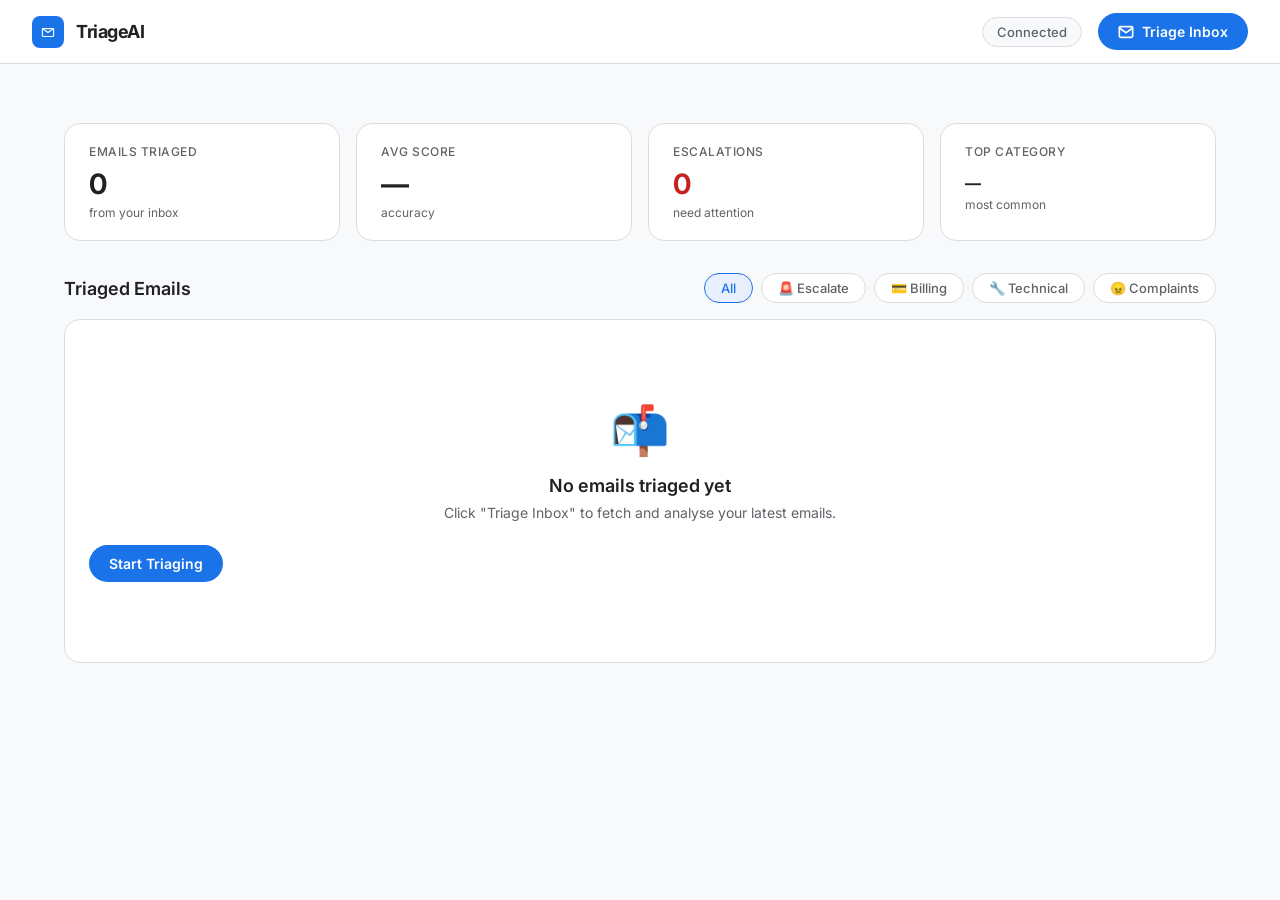
==== frontend/dashboard.html @ 91fbd3d8 "Phase 2: Gmail OAuth + dashboard + triage endpoint" ====
<!DOCTYPE html>
<html lang="en">

<head>
    <meta charset="UTF-8">
    <meta name="viewport" content="width=device-width, initial-scale=1.0">
    <title>Dashboard — TriageAI</title>
    <link href="https://fonts.googleapis.com/css2?family=Inter:wght@400;500;600;700&display=swap" rel="stylesheet">
    <style>
        :root {
            --primary: #1A73E8;
            --text-main: #202124;
            --text-muted: #5F6368;
            --bg: #F8F9FA;
            --white: #FFFFFF;
            --border: #DADCE0;
            --green: #1E8E3E;
            --red: #C5221F;
            --orange: #E37400;
            --ease: cubic-bezier(0.16, 1, 0.3, 1);
        }

        *,
        *::before,
        *::after {
            box-sizing: border-box;
            margin: 0;
            padding: 0;
        }

        body {
            font-family: 'Inter', sans-serif;
            background: var(--bg);
            color: var(--text-main);
            -webkit-font-smoothing: antialiased;
        }

        /* TOPBAR */
        .topbar {
            background: var(--white);
            border-bottom: 1px solid var(--border);
            padding: 0 32px;
            height: 64px;
            display: flex;
            align-items: center;
            justify-content: space-between;
            position: sticky;
            top: 0;
            z-index: 10;
        }

        .topbar-left {
            display: flex;
            align-items: center;
            gap: 12px;
        }

        .logo-mark {
            width: 32px;
            height: 32px;
            background: var(--primary);
            border-radius: 8px;
            display: flex;
            align-items: center;
            justify-content: center;
        }

        .logo-mark svg {
            width: 18px;
            height: 18px;
        }

        .logo-name {
            font-weight: 700;
            font-size: 18px;
            letter-spacing: -0.5px;
        }

        .topbar-right {
            display: flex;
            align-items: center;
            gap: 16px;
        }

        .user-badge {
            background: var(--bg);
            border: 1px solid var(--border);
            border-radius: 100px;
            padding: 6px 14px;
            font-size: 13px;
            font-weight: 500;
            color: var(--text-muted);
        }

        .btn-triage {
            background: var(--primary);
            color: white;
            border: none;
            padding: 10px 20px;
            border-radius: 100px;
            font-size: 14px;
            font-weight: 600;
            cursor: pointer;
            display: flex;
            align-items: center;
            gap: 8px;
            transition: all 0.3s var(--ease);
            font-family: 'Inter', sans-serif;
        }

        .btn-triage:hover {
            background: #1557B0;
            transform: translateY(-1px);
            box-shadow: 0 4px 16px rgba(26, 115, 232, 0.3);
        }

        .btn-triage:disabled {
            background: #BDC1C6;
            cursor: not-allowed;
            transform: none;
            box-shadow: none;
        }

        /* MAIN LAYOUT */
        .main {
            max-width: 1200px;
            margin: 0 auto;
            padding: 32px 24px;
        }

        /* STATS ROW */
        .stats-row {
            display: grid;
            grid-template-columns: repeat(4, 1fr);
            gap: 16px;
            margin-bottom: 32px;
        }

        .stat-card {
            background: var(--white);
            border: 1px solid var(--border);
            border-radius: 16px;
            padding: 20px 24px;
        }

        .stat-card .label {
            font-size: 12px;
            color: var(--text-muted);
            font-weight: 500;
            margin-bottom: 8px;
            text-transform: uppercase;
            letter-spacing: 0.5px;
        }

        .stat-card .value {
            font-size: 28px;
            font-weight: 700;
            color: var(--text-main);
        }

        .stat-card .sub {
            font-size: 12px;
            color: var(--text-muted);
            margin-top: 4px;
        }

        /* CONTENT AREA */
        .content-header {
            display: flex;
            align-items: center;
            justify-content: space-between;
            margin-bottom: 16px;
        }

        .content-title {
            font-size: 18px;
            font-weight: 600;
        }

        .filter-row {
            display: flex;
            gap: 8px;
        }

        .filter-btn {
            background: var(--white);
            border: 1px solid var(--border);
            border-radius: 100px;
            padding: 6px 16px;
            font-size: 13px;
            font-weight: 500;
            cursor: pointer;
            color: var(--text-muted);
            transition: all 0.2s;
            font-family: 'Inter', sans-serif;
        }

        .filter-btn.active,
        .filter-btn:hover {
            background: #E8F0FE;
            border-color: var(--primary);
            color: var(--primary);
        }

        /* EMAIL CARDS */
        .email-list {
            display: flex;
            flex-direction: column;
            gap: 12px;
        }

        .email-card {
            background: var(--white);
            border: 1px solid var(--border);
            border-radius: 16px;
            padding: 20px 24px;
            display: grid;
            grid-template-columns: 1fr auto;
            gap: 16px;
            align-items: start;
            transition: box-shadow 0.2s, transform 0.2s;
            animation: slideIn 0.4s var(--ease) both;
        }

        @keyframes slideIn {
            from {
                opacity: 0;
                transform: translateY(16px);
            }

            to {
                opacity: 1;
                transform: translateY(0);
            }
        }

        .email-card:hover {
            box-shadow: 0 4px 20px rgba(0, 0, 0, 0.07);
            transform: translateY(-2px);
        }

        .email-card.escalate {
            border-left: 4px solid var(--red);
        }

        .email-meta {
            display: flex;
            align-items: center;
            gap: 12px;
            margin-bottom: 6px;
        }

        .email-sender {
            font-size: 13px;
            color: var(--text-muted);
        }

        .email-subject {
            font-size: 15px;
            font-weight: 600;
            margin-bottom: 6px;
        }

        .email-body {
            font-size: 13px;
            color: var(--text-muted);
            line-height: 1.6;
            margin-bottom: 12px;
            display: -webkit-box;
            -webkit-line-clamp: 2;
            -webkit-box-orient: vertical;
            overflow: hidden;
        }

        .email-tags {
            display: flex;
            gap: 8px;
            flex-wrap: wrap;
        }

        .tag {
            padding: 4px 12px;
            border-radius: 100px;
            font-size: 12px;
            font-weight: 600;
        }

        .tag-billing {
            background: #E8F0FE;
            color: #1A73E8;
        }

        .tag-technical {
            background: #FEF3E2;
            color: #E37400;
        }

        .tag-complaint {
            background: #FCE8E6;
            color: #C5221F;
        }

        .tag-general {
            background: #E6F4EA;
            color: #1E8E3E;
        }

        .tag-spam {
            background: #F1F3F4;
            color: #5F6368;
        }

        .tag-high {
            background: #FCE8E6;
            color: #C5221F;
        }

        .tag-medium {
            background: #FEF3E2;
            color: #E37400;
        }

        .tag-low {
            background: #E6F4EA;
            color: #1E8E3E;
        }

        .tag-escalate {
            background: #FCE8E6;
            color: #C5221F;
            font-weight: 700;
        }

        .tag-dept {
            background: #F3E8FD;
            color: #7B1FA2;
        }

        .email-score-col {
            text-align: right;
            min-width: 80px;
        }

        .score-circle {
            width: 52px;
            height: 52px;
            border-radius: 50%;
            display: flex;
            align-items: center;
            justify-content: center;
            font-size: 14px;
            font-weight: 700;
            margin-left: auto;
            margin-bottom: 6px;
            border: 3px solid var(--border);
        }

        .score-high {
            border-color: var(--green);
            color: var(--green);
        }

        .score-mid {
            border-color: var(--orange);
            color: var(--orange);
        }

        .score-low {
            border-color: var(--red);
            color: var(--red);
        }

        .score-label {
            font-size: 11px;
            color: var(--text-muted);
        }

        /* EMPTY STATE */
        .empty-state {
            text-align: center;
            padding: 80px 24px;
            background: var(--white);
            border: 1px solid var(--border);
            border-radius: 16px;
        }

        .empty-icon {
            font-size: 48px;
            margin-bottom: 16px;
        }

        .empty-title {
            font-size: 18px;
            font-weight: 600;
            margin-bottom: 8px;
        }

        .empty-sub {
            font-size: 14px;
            color: var(--text-muted);
            margin-bottom: 24px;
        }

        /* LOADING */
        .loading-bar {
            height: 3px;
            background: var(--primary);
            border-radius: 2px;
            width: 0;
            transition: width 0.3s ease;
            margin-bottom: 24px;
        }

        /* TOAST */
        .toast {
            position: fixed;
            bottom: 24px;
            right: 24px;
            background: #202124;
            color: white;
            padding: 12px 20px;
            border-radius: 12px;
            font-size: 14px;
            font-weight: 500;
            transform: translateY(80px);
            opacity: 0;
            transition: all 0.3s var(--ease);
            z-index: 100;
        }

        .toast.show {
            transform: translateY(0);
            opacity: 1;
        }

        @media (max-width: 768px) {
            .stats-row {
                grid-template-columns: repeat(2, 1fr);
            }

            .topbar {
                padding: 0 16px;
            }

            .main {
                padding: 20px 16px;
            }
        }
    </style>
</head>

<body>

    <!-- TOPBAR -->
    <div class="topbar">
        <div class="topbar-left">
            <div class="logo-mark">
                <svg viewBox="0 0 32 32" fill="none">
                    <path d="M6 10l10 7 10-7" stroke="white" stroke-width="2" stroke-linecap="round" />
                    <rect x="6" y="10" width="20" height="14" rx="2" stroke="white" stroke-width="2" fill="none" />
                </svg>
            </div>
            <span class="logo-name">TriageAI</span>
        </div>
        <div class="topbar-right">
            <span class="user-badge" id="user-email">Loading...</span>
            <button class="btn-triage" id="triage-btn" onclick="runTriage()">
                <svg width="16" height="16" viewBox="0 0 24 24" fill="none" stroke="currentColor" stroke-width="2.5"
                    stroke-linecap="round">
                    <path d="M4 4h16c1.1 0 2 .9 2 2v12c0 1.1-.9 2-2 2H4c-1.1 0-2-.9-2-2V6c0-1.1.9-2 2-2z" />
                    <polyline points="22,6 12,13 2,6" />
                </svg>
                Triage Inbox
            </button>
        </div>
    </div>

    <!-- MAIN -->
    <div class="main">
        <div class="loading-bar" id="loading-bar"></div>

        <!-- STATS -->
        <div class="stats-row">
            <div class="stat-card">
                <div class="label">Emails Triaged</div>
                <div class="value" id="stat-total">0</div>
                <div class="sub">from your inbox</div>
            </div>
            <div class="stat-card">
                <div class="label">Avg Score</div>
                <div class="value" id="stat-avg">—</div>
                <div class="sub">accuracy</div>
            </div>
            <div class="stat-card">
                <div class="label">Escalations</div>
                <div class="value" id="stat-escalations" style="color:#C5221F">0</div>
                <div class="sub">need attention</div>
            </div>
            <div class="stat-card">
                <div class="label">Top Category</div>
                <div class="value" id="stat-top-cat" style="font-size:16px;padding-top:6px">—</div>
                <div class="sub">most common</div>
            </div>
        </div>

        <!-- EMAIL LIST -->
        <div class="content-header">
            <div class="content-title">Triaged Emails</div>
            <div class="filter-row">
                <button class="filter-btn active" onclick="filterEmails('all', this)">All</button>
                <button class="filter-btn" onclick="filterEmails('escalate', this)">🚨 Escalate</button>
                <button class="filter-btn" onclick="filterEmails('billing', this)">💳 Billing</button>
                <button class="filter-btn" onclick="filterEmails('technical_support', this)">🔧 Technical</button>
                <button class="filter-btn" onclick="filterEmails('complaint', this)">😠 Complaints</button>
            </div>
        </div>

        <div class="email-list" id="email-list">
            <div class="empty-state">
                <div class="empty-icon">📬</div>
                <div class="empty-title">No emails triaged yet</div>
                <div class="empty-sub">Click "Triage Inbox" to fetch and analyse your latest emails.</div>
                <button class="btn-triage" onclick="runTriage()">Start Triaging</button>
            </div>
        </div>
    </div>

    <!-- TOAST -->
    <div class="toast" id="toast"></div>

    <script>
        let allEmails = [];
        let currentFilter = 'all';

        async function runTriage() {
            const btn = document.getElementById('triage-btn');
            const bar = document.getElementById('loading-bar');
            btn.disabled = true;
            btn.textContent = 'Triaging...';
            bar.style.width = '30%';

            try {
                bar.style.width = '60%';
                const res = await fetch('/triage', { method: 'POST' });
                bar.style.width = '90%';

                if (!res.ok) {
                    const err = await res.json();
                    showToast('Error: ' + (err.detail || 'Something went wrong'));
                    return;
                }

                const data = await res.json();
                allEmails = data.results;
                bar.style.width = '100%';
                setTimeout(() => { bar.style.width = '0'; }, 500);

                updateStats(data);
                renderEmails(allEmails);
                showToast(`✅ Triaged ${allEmails.length} emails successfully!`);
            } catch (e) {
                showToast('Network error. Is the server running?');
                bar.style.width = '0';
            } finally {
                btn.disabled = false;
                btn.innerHTML = `<svg width="16" height="16" viewBox="0 0 24 24" fill="none" stroke="currentColor" stroke-width="2.5" stroke-linecap="round"><path d="M4 4h16c1.1 0 2 .9 2 2v12c0 1.1-.9 2-2 2H4c-1.1 0-2-.9-2-2V6c0-1.1.9-2 2-2z"/><polyline points="22,6 12,13 2,6"/></svg> Triage Inbox`;
            }
        }

        function updateStats(data) {
            document.getElementById('stat-total').textContent = data.results.length;
            const avg = data.results.reduce((s, e) => s + e.score, 0) / data.results.length;
            document.getElementById('stat-avg').textContent = avg.toFixed(2);
            const escalations = data.results.filter(e => e.escalate).length;
            document.getElementById('stat-escalations').textContent = escalations;
            const cats = {};
            data.results.forEach(e => { cats[e.category] = (cats[e.category] || 0) + 1; });
            const top = Object.entries(cats).sort((a, b) => b[1] - a[1])[0];
            document.getElementById('stat-top-cat').textContent = top ? top[0].replace('_', ' ') : '—';
        }

        function filterEmails(filter, btn) {
            currentFilter = filter;
            document.querySelectorAll('.filter-btn').forEach(b => b.classList.remove('active'));
            btn.classList.add('active');
            const filtered = filter === 'all' ? allEmails
                : filter === 'escalate' ? allEmails.filter(e => e.escalate)
                    : allEmails.filter(e => e.category === filter);
            renderEmails(filtered);
        }

        function renderEmails(emails) {
            const list = document.getElementById('email-list');
            if (!emails.length) {
                list.innerHTML = `<div class="empty-state"><div class="empty-icon">🔍</div><div class="empty-title">No emails match this filter</div></div>`;
                return;
            }
            list.innerHTML = emails.map((e, i) => `
    <div class="email-card ${e.escalate ? 'escalate' : ''}" style="animation-delay:${i * 60}ms">
      <div class="email-left">
        <div class="email-meta">
          <span class="email-sender">${escHtml(e.sender)}</span>
          ${e.escalate ? '<span class="tag tag-escalate">🚨 ESCALATE</span>' : ''}
        </div>
        <div class="email-subject">${escHtml(e.subject)}</div>
        <div class="email-body">${escHtml(e.body)}</div>
        <div class="email-tags">
          <span class="tag tag-${e.category.replace('_', '-')}">${catLabel(e.category)}</span>
          <span class="tag tag-${e.priority}">${e.priority.toUpperCase()}</span>
          <span class="tag tag-dept">🏢 ${e.department.replace('_', ' ')}</span>
        </div>
      </div>
      <div class="email-score-col">
        <div class="score-circle ${scoreClass(e.score)}">${(e.score * 100).toFixed(0)}%</div>
        <div class="score-label">confidence</div>
      </div>
    </div>
  `).join('');
        }

        function catLabel(cat) {
            const m = { billing: '💳 Billing', technical_support: '🔧 Technical', complaint: '😠 Complaint', general_inquiry: '💬 General', spam: '🚫 Spam' };
            return m[cat] || cat;
        }
        function scoreClass(s) {
            return s >= 0.7 ? 'score-high' : s >= 0.4 ? 'score-mid' : 'score-low';
        }
        function escHtml(str) {
            return String(str).replace(/&/g, '&amp;').replace(/</g, '&lt;').replace(/>/g, '&gt;');
        }
        function showToast(msg) {
            const t = document.getElementById('toast');
            t.textContent = msg;
            t.classList.add('show');
            setTimeout(() => t.classList.remove('show'), 3500);
        }

        // Load user info
        fetch('/auth/me').then(r => r.json()).then(d => {
            document.getElementById('user-email').textContent = d.email || 'Connected';
        }).catch(() => {
            document.getElementById('user-email').textContent = 'Connected';
        });
    </script>
</body>

</html>
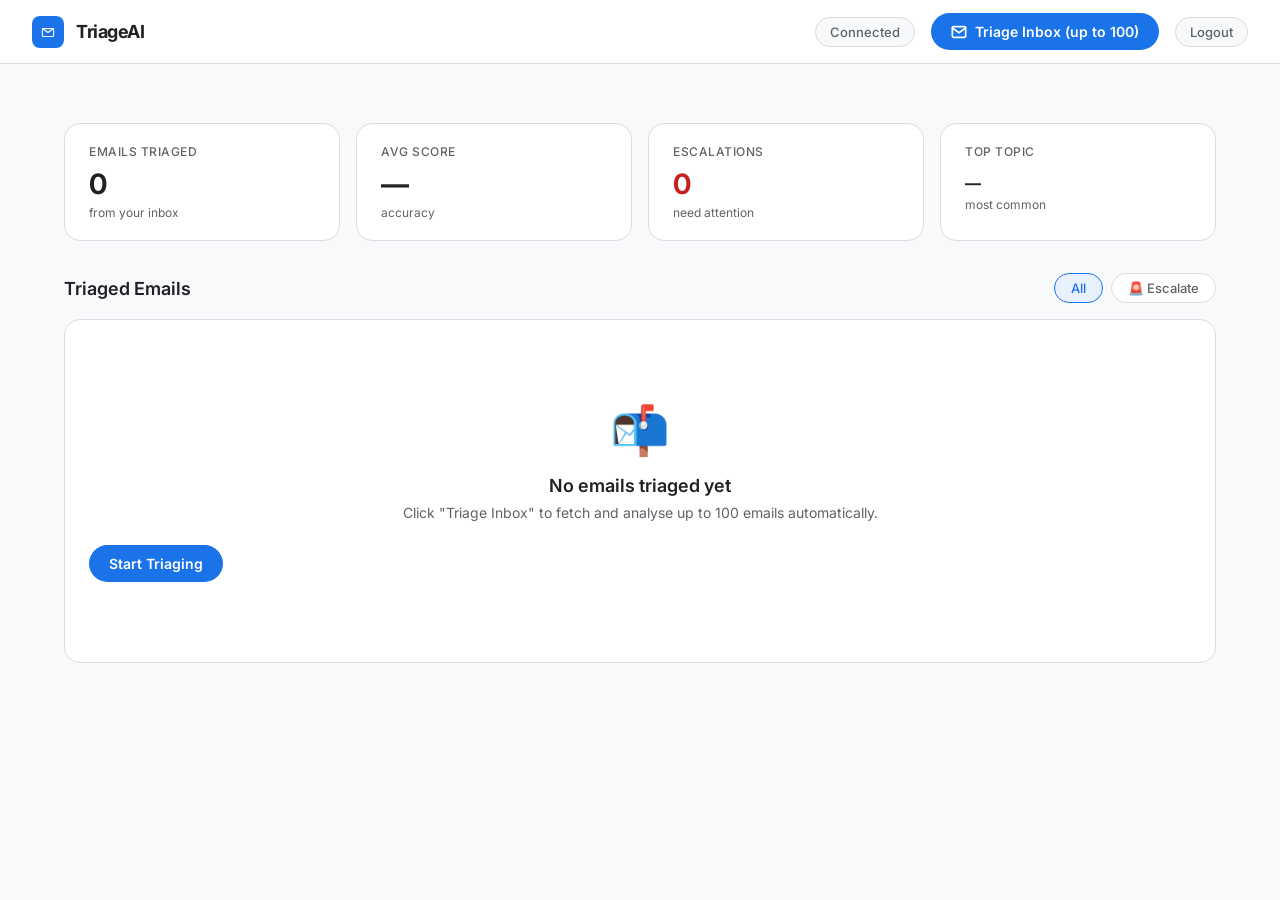
==== commit 7684be8c: "feat: level 2 upgrades - dynamic AI topics, pagination, stop fetching, and premium UI splash screen" ====
--- a/frontend/dashboard.html
+++ b/frontend/dashboard.html
@@ -103,6 +103,7 @@
             cursor: pointer;
             display: flex;
             align-items: center;
+            justify-content: center;
             gap: 8px;
             transition: all 0.3s var(--ease);
             font-family: 'Inter', sans-serif;
@@ -175,11 +176,17 @@
         .content-title {
             font-size: 18px;
             font-weight: 600;
+            display: flex;
+            align-items: center;
+            gap: 12px;
         }
 
         .filter-row {
             display: flex;
             gap: 8px;
+            flex-wrap: wrap;
+            max-width: 60%;
+            justify-content: flex-end;
         }
 
         .filter-btn {
@@ -193,6 +200,7 @@
             color: var(--text-muted);
             transition: all 0.2s;
             font-family: 'Inter', sans-serif;
+            white-space: nowrap;
         }
 
         .filter-btn.active,
@@ -207,6 +215,7 @@
             display: flex;
             flex-direction: column;
             gap: 12px;
+            margin-bottom: 24px;
         }
 
         .email-card {
@@ -259,6 +268,8 @@
             font-size: 15px;
             font-weight: 600;
             margin-bottom: 6px;
+            word-wrap: break-word;
+            overflow-wrap: break-word;
         }
 
         .email-body {
@@ -266,10 +277,9 @@
             color: var(--text-muted);
             line-height: 1.6;
             margin-bottom: 12px;
-            display: -webkit-box;
-            -webkit-line-clamp: 2;
-            -webkit-box-orient: vertical;
-            overflow: hidden;
+            word-wrap: break-word;
+            overflow-wrap: break-word;
+            white-space: pre-wrap;
         }
 
         .email-tags {
@@ -285,29 +295,10 @@
             font-weight: 600;
         }
 
-        .tag-billing {
+        .tag-dynamic {
             background: #E8F0FE;
             color: #1A73E8;
-        }
-
-        .tag-technical {
-            background: #FEF3E2;
-            color: #E37400;
-        }
-
-        .tag-complaint {
-            background: #FCE8E6;
-            color: #C5221F;
-        }
-
-        .tag-general {
-            background: #E6F4EA;
-            color: #1E8E3E;
-        }
-
-        .tag-spam {
-            background: #F1F3F4;
-            color: #5F6368;
+            text-transform: capitalize;
         }
 
         .tag-high {
@@ -334,6 +325,7 @@
         .tag-dept {
             background: #F3E8FD;
             color: #7B1FA2;
+            text-transform: capitalize;
         }
 
         .email-score-col {
@@ -409,6 +401,20 @@
             width: 0;
             transition: width 0.3s ease;
             margin-bottom: 24px;
+        }
+        
+        .fetching-spinner {
+            display: inline-block;
+            width: 16px;
+            height: 16px;
+            border: 2px solid rgba(255,255,255,0.3);
+            border-top-color: white;
+            border-radius: 50%;
+            animation: spin 1s linear infinite;
+        }
+        
+        @keyframes spin {
+            to { transform: rotate(360deg); }
         }
 
         /* TOAST */
@@ -464,14 +470,15 @@
         </div>
         <div class="topbar-right">
             <span class="user-badge" id="user-email">Loading...</span>
-            <button class="btn-triage" id="triage-btn" onclick="runTriage()">
+            <button class="btn-triage" id="triage-btn" onclick="runTriage(100)">
                 <svg width="16" height="16" viewBox="0 0 24 24" fill="none" stroke="currentColor" stroke-width="2.5"
                     stroke-linecap="round">
                     <path d="M4 4h16c1.1 0 2 .9 2 2v12c0 1.1-.9 2-2 2H4c-1.1 0-2-.9-2-2V6c0-1.1.9-2 2-2z" />
                     <polyline points="22,6 12,13 2,6" />
                 </svg>
-                Triage Inbox
+                Triage Inbox (up to 100)
             </button>
+            <a href="/auth/logout" class="user-badge" style="text-decoration:none;cursor:pointer;">Logout</a>
         </div>
     </div>
 
@@ -497,21 +504,20 @@
                 <div class="sub">need attention</div>
             </div>
             <div class="stat-card">
-                <div class="label">Top Category</div>
-                <div class="value" id="stat-top-cat" style="font-size:16px;padding-top:6px">—</div>
+                <div class="label">Top Topic</div>
+                <div class="value" id="stat-top-cat" style="font-size:16px;padding-top:6px;text-transform:capitalize;">—</div>
                 <div class="sub">most common</div>
             </div>
         </div>
 
         <!-- EMAIL LIST -->
         <div class="content-header">
-            <div class="content-title">Triaged Emails</div>
-            <div class="filter-row">
+            <div class="content-title">
+                Triaged Emails <span id="fetch-status" style="font-size: 13px; font-weight: normal; color: var(--text-muted);"></span>
+            </div>
+            <div class="filter-row" id="filter-row">
                 <button class="filter-btn active" onclick="filterEmails('all', this)">All</button>
                 <button class="filter-btn" onclick="filterEmails('escalate', this)">🚨 Escalate</button>
-                <button class="filter-btn" onclick="filterEmails('billing', this)">💳 Billing</button>
-                <button class="filter-btn" onclick="filterEmails('technical_support', this)">🔧 Technical</button>
-                <button class="filter-btn" onclick="filterEmails('complaint', this)">😠 Complaints</button>
             </div>
         </div>
 
@@ -519,9 +525,15 @@
             <div class="empty-state">
                 <div class="empty-icon">📬</div>
                 <div class="empty-title">No emails triaged yet</div>
-                <div class="empty-sub">Click "Triage Inbox" to fetch and analyse your latest emails.</div>
-                <button class="btn-triage" onclick="runTriage()">Start Triaging</button>
+                <div class="empty-sub">Click "Triage Inbox" to fetch and analyse up to 100 emails automatically.</div>
+                <button class="btn-triage" onclick="runTriage(100)">Start Triaging</button>
             </div>
+        </div>
+        
+        <div style="text-align: center; margin-top: 20px;">
+            <button class="btn-triage" id="load-more-btn" style="display: none; margin: 0 auto;" onclick="runTriage(100)">
+                Load 100 More Mails
+            </button>
         </div>
     </div>
 
@@ -531,61 +543,185 @@
     <script>
         let allEmails = [];
         let currentFilter = 'all';
-
-        async function runTriage() {
+        let nextPageToken = null;
+        let isFetching = false;
+        let cancelFetching = false;
+
+        function stopFetching() {
+            if (isFetching) {
+                cancelFetching = true;
+                const btn = document.getElementById('triage-btn');
+                const loadMoreBtn = document.getElementById('load-more-btn');
+                const html = `<span class="fetching-spinner"></span> Stopping...`;
+                btn.innerHTML = html;
+                if(loadMoreBtn) loadMoreBtn.innerHTML = html;
+            }
+        }
+
+        async function runTriage(limit = 100) {
+            if (isFetching) return;
+            isFetching = true;
+            cancelFetching = false;
+
             const btn = document.getElementById('triage-btn');
+            const loadMoreBtn = document.getElementById('load-more-btn');
             const bar = document.getElementById('loading-bar');
-            btn.disabled = true;
-            btn.textContent = 'Triaging...';
-            bar.style.width = '30%';
+            const statusText = document.getElementById('fetch-status');
+            
+            const oldHtml = btn.innerHTML;
+            const stopBtnHtml = `<svg width="14" height="14" viewBox="0 0 24 24" fill="none" stroke="currentColor" stroke-width="3" stroke-linecap="round"><rect x="4" y="4" width="16" height="16" rx="2" ry="2"></rect></svg> Stop Fetching`;
+            
+            btn.innerHTML = stopBtnHtml;
+            btn.style.backgroundColor = 'var(--red)';
+            btn.onclick = stopFetching;
+            
+            if (loadMoreBtn.style.display !== 'none') {
+                loadMoreBtn.innerHTML = stopBtnHtml;
+                loadMoreBtn.style.backgroundColor = 'var(--red)';
+                loadMoreBtn.onclick = stopFetching;
+            }
+            
+            bar.style.width = '10%';
+            
+            let emailsThisRun = 0;
 
             try {
-                bar.style.width = '60%';
-                const res = await fetch('/triage', { method: 'POST' });
-                bar.style.width = '90%';
-
-                if (!res.ok) {
-                    const err = await res.json();
-                    showToast('Error: ' + (err.detail || 'Something went wrong'));
-                    return;
+                while (emailsThisRun < limit) {
+                    if (cancelFetching) {
+                        statusText.textContent = `(Stopped by user)`;
+                        showToast('Fetching stopped.');
+                        break;
+                    }
+                    
+                    bar.style.width = Math.min(10 + (emailsThisRun/limit)*80, 90) + '%';
+                    statusText.textContent = `(Processing batch... ${allEmails.length} fetched so far)`;
+                    
+                    const reqBody = { page_token: nextPageToken };
+                    const res = await fetch('/triage', { 
+                        method: 'POST', 
+                        headers: { 'Content-Type': 'application/json' },
+                        body: JSON.stringify(reqBody),
+                        credentials: 'include' 
+                    });
+
+                    if (!res.ok) {
+                        const err = await res.json();
+                        if (res.status === 401) {
+                            showToast('Session expired. Redirecting to login...');
+                            setTimeout(() => { window.location.href = '/auth/login'; }, 1500);
+                            return;
+                        }
+                        showToast('Error: ' + (err.detail || 'Something went wrong'));
+                        break;
+                    }
+
+                    const data = await res.json();
+                    
+                    if (!data.results || data.results.length === 0) {
+                        statusText.textContent = `(All mails are fetched)`;
+                        loadMoreBtn.style.display = 'none';
+                        break;
+                    }
+
+                    allEmails.push(...data.results);
+                    nextPageToken = data.next_page_token;
+                    emailsThisRun += data.results.length;
+                    
+                    updateStats();
+                    renderDynamicFilters();
+                    filterEmails(currentFilter, document.querySelector('.filter-btn.active'));
+                    
+                    if (!nextPageToken) {
+                        statusText.textContent = `(All mails are fetched)`;
+                        loadMoreBtn.style.display = 'none';
+                        break;
+                    }
                 }
 
-                const data = await res.json();
-                allEmails = data.results;
                 bar.style.width = '100%';
                 setTimeout(() => { bar.style.width = '0'; }, 500);
-
-                updateStats(data);
-                renderEmails(allEmails);
-                showToast(`✅ Triaged ${allEmails.length} emails successfully!`);
+                
+                if (emailsThisRun > 0) {
+                    showToast(`✅ Triaged new emails successfully!`);
+                }
+                
+                if (!cancelFetching && nextPageToken) {
+                    loadMoreBtn.style.display = 'block';
+                    loadMoreBtn.disabled = false;
+                    loadMoreBtn.innerHTML = 'Load 100 More Mails';
+                    statusText.textContent = `(${allEmails.length} loaded)`;
+                } else if (cancelFetching && nextPageToken) {
+                    loadMoreBtn.style.display = 'block';
+                    loadMoreBtn.disabled = false;
+                    loadMoreBtn.innerHTML = 'Resume Fetching';
+                    statusText.textContent = `(${allEmails.length} loaded - Stopped)`;
+                }
+
             } catch (e) {
                 showToast('Network error. Is the server running?');
                 bar.style.width = '0';
+                statusText.textContent = '';
             } finally {
-                btn.disabled = false;
-                btn.innerHTML = `<svg width="16" height="16" viewBox="0 0 24 24" fill="none" stroke="currentColor" stroke-width="2.5" stroke-linecap="round"><path d="M4 4h16c1.1 0 2 .9 2 2v12c0 1.1-.9 2-2 2H4c-1.1 0-2-.9-2-2V6c0-1.1.9-2 2-2z"/><polyline points="22,6 12,13 2,6"/></svg> Triage Inbox`;
-            }
-        }
-
-        function updateStats(data) {
-            document.getElementById('stat-total').textContent = data.results.length;
-            const avg = data.results.reduce((s, e) => s + e.score, 0) / data.results.length;
+                isFetching = false;
+                cancelFetching = false;
+                
+                btn.style.backgroundColor = '';
+                btn.innerHTML = oldHtml;
+                btn.onclick = () => runTriage(100);
+                
+                if (loadMoreBtn) {
+                    loadMoreBtn.style.backgroundColor = '';
+                    loadMoreBtn.onclick = () => runTriage(100);
+                }
+            }
+        }
+
+        function updateStats() {
+            if (!allEmails.length) return;
+            
+            document.getElementById('stat-total').textContent = allEmails.length;
+            const avg = allEmails.reduce((s, e) => s + e.score, 0) / allEmails.length;
             document.getElementById('stat-avg').textContent = avg.toFixed(2);
-            const escalations = data.results.filter(e => e.escalate).length;
+            const escalations = allEmails.filter(e => e.escalate).length;
             document.getElementById('stat-escalations').textContent = escalations;
+            
             const cats = {};
-            data.results.forEach(e => { cats[e.category] = (cats[e.category] || 0) + 1; });
+            allEmails.forEach(e => { cats[e.topic] = (cats[e.topic] || 0) + 1; });
             const top = Object.entries(cats).sort((a, b) => b[1] - a[1])[0];
-            document.getElementById('stat-top-cat').textContent = top ? top[0].replace('_', ' ') : '—';
+            document.getElementById('stat-top-cat').textContent = top ? top[0] : '—';
+        }
+
+        function renderDynamicFilters() {
+            const filterRow = document.getElementById('filter-row');
+            
+            // Keep "All" and "Escalate"
+            let html = `
+                <button class="filter-btn ${currentFilter === 'all' ? 'active' : ''}" onclick="filterEmails('all', this)">All</button>
+                <button class="filter-btn ${currentFilter === 'escalate' ? 'active' : ''}" onclick="filterEmails('escalate', this)">🚨 Escalate</button>
+            `;
+            
+            // Find top 3 topics to show as filters
+            const cats = {};
+            allEmails.forEach(e => { cats[e.topic] = (cats[e.topic] || 0) + 1; });
+            const topTopics = Object.entries(cats).sort((a, b) => b[1] - a[1]).slice(0, 3).map(t => t[0]);
+            
+            topTopics.forEach(topic => {
+                html += `<button class="filter-btn ${currentFilter === topic ? 'active' : ''}" style="text-transform: capitalize;" onclick="filterEmails('${escHtml(topic)}', this)">🏷️ ${escHtml(topic)}</button>`;
+            });
+            
+            filterRow.innerHTML = html;
         }
 
         function filterEmails(filter, btn) {
             currentFilter = filter;
-            document.querySelectorAll('.filter-btn').forEach(b => b.classList.remove('active'));
-            btn.classList.add('active');
+            if (btn) {
+                document.querySelectorAll('.filter-btn').forEach(b => b.classList.remove('active'));
+                btn.classList.add('active');
+            }
+            
             const filtered = filter === 'all' ? allEmails
                 : filter === 'escalate' ? allEmails.filter(e => e.escalate)
-                    : allEmails.filter(e => e.category === filter);
+                    : allEmails.filter(e => e.topic === filter);
             renderEmails(filtered);
         }
 
@@ -596,7 +732,7 @@
                 return;
             }
             list.innerHTML = emails.map((e, i) => `
-    <div class="email-card ${e.escalate ? 'escalate' : ''}" style="animation-delay:${i * 60}ms">
+    <div class="email-card ${e.escalate ? 'escalate' : ''}" style="animation-delay:${(i % 10) * 60}ms">
       <div class="email-left">
         <div class="email-meta">
           <span class="email-sender">${escHtml(e.sender)}</span>
@@ -605,9 +741,9 @@
         <div class="email-subject">${escHtml(e.subject)}</div>
         <div class="email-body">${escHtml(e.body)}</div>
         <div class="email-tags">
-          <span class="tag tag-${e.category.replace('_', '-')}">${catLabel(e.category)}</span>
+          <span class="tag tag-dynamic">🏷️ ${escHtml(e.topic)}</span>
           <span class="tag tag-${e.priority}">${e.priority.toUpperCase()}</span>
-          <span class="tag tag-dept">🏢 ${e.department.replace('_', ' ')}</span>
+          <span class="tag tag-dept">🏢 ${escHtml(e.department).replace('_', ' ')}</span>
         </div>
       </div>
       <div class="email-score-col">
@@ -618,10 +754,6 @@
   `).join('');
         }
 
-        function catLabel(cat) {
-            const m = { billing: '💳 Billing', technical_support: '🔧 Technical', complaint: '😠 Complaint', general_inquiry: '💬 General', spam: '🚫 Spam' };
-            return m[cat] || cat;
-        }
         function scoreClass(s) {
             return s >= 0.7 ? 'score-high' : s >= 0.4 ? 'score-mid' : 'score-low';
         }
@@ -635,9 +767,15 @@
             setTimeout(() => t.classList.remove('show'), 3500);
         }
 
-        // Load user info
-        fetch('/auth/me').then(r => r.json()).then(d => {
-            document.getElementById('user-email').textContent = d.email || 'Connected';
+        // Load user info — redirect to login if not authenticated
+        fetch('/auth/me', { credentials: 'include' }).then(r => {
+            if (r.status === 401) {
+                window.location.href = '/auth/login';
+                return null;
+            }
+            return r.json();
+        }).then(d => {
+            if (d) document.getElementById('user-email').textContent = d.email || 'Connected';
         }).catch(() => {
             document.getElementById('user-email').textContent = 'Connected';
         });
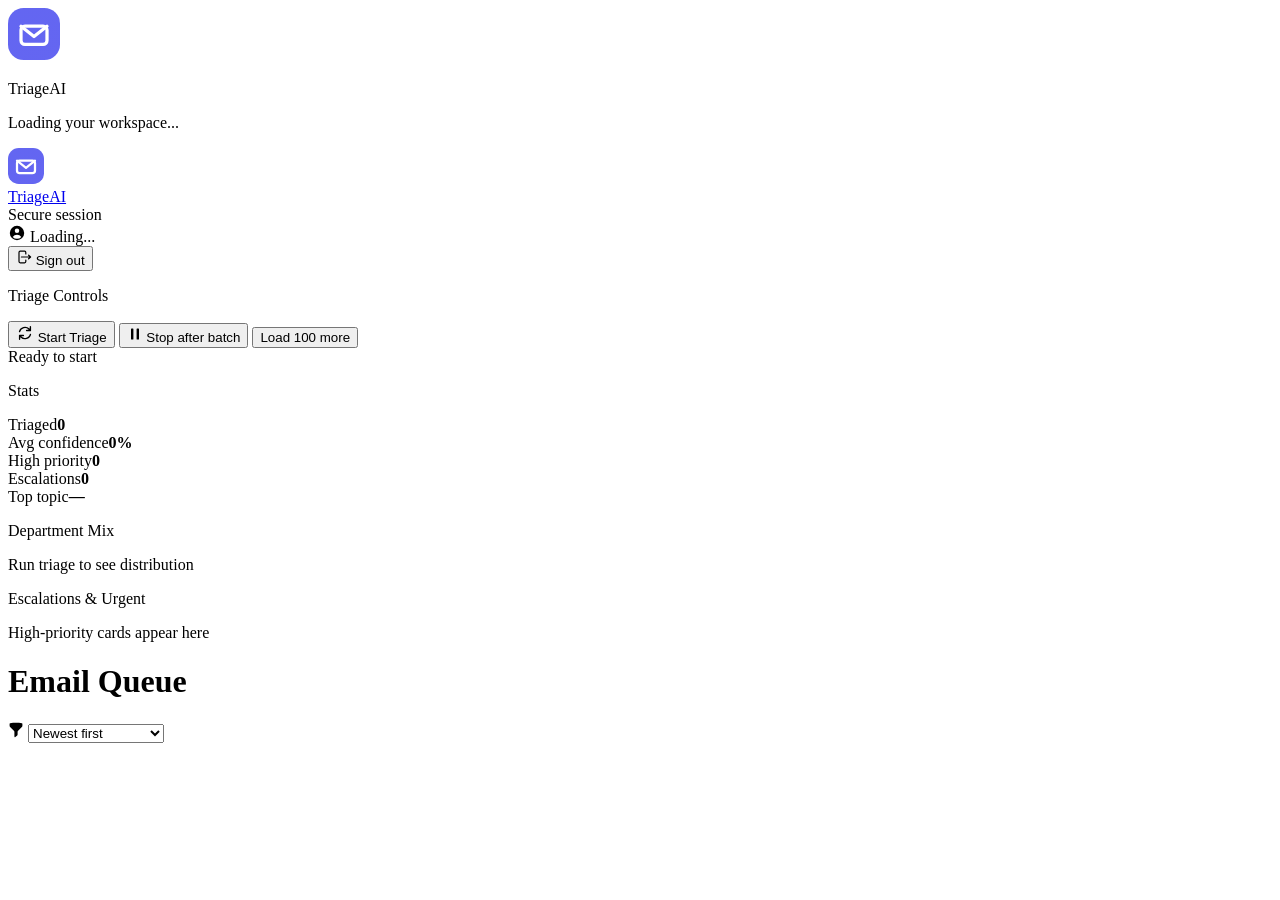
==== commit ce7d9166: "Fix UI issues and CSP compliance" ====
--- a/frontend/dashboard.html
+++ b/frontend/dashboard.html
@@ -1,785 +1,148 @@
 <!DOCTYPE html>
 <html lang="en">
-
 <head>
     <meta charset="UTF-8">
     <meta name="viewport" content="width=device-width, initial-scale=1.0">
-    <title>Dashboard — TriageAI</title>
-    <link href="https://fonts.googleapis.com/css2?family=Inter:wght@400;500;600;700&display=swap" rel="stylesheet">
-    <style>
-        :root {
-            --primary: #1A73E8;
-            --text-main: #202124;
-            --text-muted: #5F6368;
-            --bg: #F8F9FA;
-            --white: #FFFFFF;
-            --border: #DADCE0;
-            --green: #1E8E3E;
-            --red: #C5221F;
-            --orange: #E37400;
-            --ease: cubic-bezier(0.16, 1, 0.3, 1);
-        }
+    <title>TriageAI — Dashboard</title>
+    <meta name="description" content="Review AI-triaged Gmail messages. Filter by priority, department, and escalation. Click any card to open in Gmail.">
+    <link rel="preconnect" href="https://fonts.googleapis.com">
+    <link rel="preconnect" href="https://fonts.gstatic.com" crossorigin>
+    <link href="https://fonts.googleapis.com/css2?family=Inter:wght@400;500;600;700;800&family=Plus+Jakarta+Sans:wght@400;500;600;700;800;900&display=swap" rel="stylesheet">
+    <link rel="stylesheet" href="/static/dashboard.css?v=__ASSET_VERSION__">
+</head>
+<body class="dashboard-body">
 
-        *,
-        *::before,
-        *::after {
-            box-sizing: border-box;
-            margin: 0;
-            padding: 0;
-        }
-
-        body {
-            font-family: 'Inter', sans-serif;
-            background: var(--bg);
-            color: var(--text-main);
-            -webkit-font-smoothing: antialiased;
-        }
-
-        /* TOPBAR */
-        .topbar {
-            background: var(--white);
-            border-bottom: 1px solid var(--border);
-            padding: 0 32px;
-            height: 64px;
-            display: flex;
-            align-items: center;
-            justify-content: space-between;
-            position: sticky;
-            top: 0;
-            z-index: 10;
-        }
-
-        .topbar-left {
-            display: flex;
-            align-items: center;
-            gap: 12px;
-        }
-
-        .logo-mark {
-            width: 32px;
-            height: 32px;
-            background: var(--primary);
-            border-radius: 8px;
-            display: flex;
-            align-items: center;
-            justify-content: center;
-        }
-
-        .logo-mark svg {
-            width: 18px;
-            height: 18px;
-        }
-
-        .logo-name {
-            font-weight: 700;
-            font-size: 18px;
-            letter-spacing: -0.5px;
-        }
-
-        .topbar-right {
-            display: flex;
-            align-items: center;
-            gap: 16px;
-        }
-
-        .user-badge {
-            background: var(--bg);
-            border: 1px solid var(--border);
-            border-radius: 100px;
-            padding: 6px 14px;
-            font-size: 13px;
-            font-weight: 500;
-            color: var(--text-muted);
-        }
-
-        .btn-triage {
-            background: var(--primary);
-            color: white;
-            border: none;
-            padding: 10px 20px;
-            border-radius: 100px;
-            font-size: 14px;
-            font-weight: 600;
-            cursor: pointer;
-            display: flex;
-            align-items: center;
-            justify-content: center;
-            gap: 8px;
-            transition: all 0.3s var(--ease);
-            font-family: 'Inter', sans-serif;
-        }
-
-        .btn-triage:hover {
-            background: #1557B0;
-            transform: translateY(-1px);
-            box-shadow: 0 4px 16px rgba(26, 115, 232, 0.3);
-        }
-
-        .btn-triage:disabled {
-            background: #BDC1C6;
-            cursor: not-allowed;
-            transform: none;
-            box-shadow: none;
-        }
-
-        /* MAIN LAYOUT */
-        .main {
-            max-width: 1200px;
-            margin: 0 auto;
-            padding: 32px 24px;
-        }
-
-        /* STATS ROW */
-        .stats-row {
-            display: grid;
-            grid-template-columns: repeat(4, 1fr);
-            gap: 16px;
-            margin-bottom: 32px;
-        }
-
-        .stat-card {
-            background: var(--white);
-            border: 1px solid var(--border);
-            border-radius: 16px;
-            padding: 20px 24px;
-        }
-
-        .stat-card .label {
-            font-size: 12px;
-            color: var(--text-muted);
-            font-weight: 500;
-            margin-bottom: 8px;
-            text-transform: uppercase;
-            letter-spacing: 0.5px;
-        }
-
-        .stat-card .value {
-            font-size: 28px;
-            font-weight: 700;
-            color: var(--text-main);
-        }
-
-        .stat-card .sub {
-            font-size: 12px;
-            color: var(--text-muted);
-            margin-top: 4px;
-        }
-
-        /* CONTENT AREA */
-        .content-header {
-            display: flex;
-            align-items: center;
-            justify-content: space-between;
-            margin-bottom: 16px;
-        }
-
-        .content-title {
-            font-size: 18px;
-            font-weight: 600;
-            display: flex;
-            align-items: center;
-            gap: 12px;
-        }
-
-        .filter-row {
-            display: flex;
-            gap: 8px;
-            flex-wrap: wrap;
-            max-width: 60%;
-            justify-content: flex-end;
-        }
-
-        .filter-btn {
-            background: var(--white);
-            border: 1px solid var(--border);
-            border-radius: 100px;
-            padding: 6px 16px;
-            font-size: 13px;
-            font-weight: 500;
-            cursor: pointer;
-            color: var(--text-muted);
-            transition: all 0.2s;
-            font-family: 'Inter', sans-serif;
-            white-space: nowrap;
-        }
-
-        .filter-btn.active,
-        .filter-btn:hover {
-            background: #E8F0FE;
-            border-color: var(--primary);
-            color: var(--primary);
-        }
-
-        /* EMAIL CARDS */
-        .email-list {
-            display: flex;
-            flex-direction: column;
-            gap: 12px;
-            margin-bottom: 24px;
-        }
-
-        .email-card {
-            background: var(--white);
-            border: 1px solid var(--border);
-            border-radius: 16px;
-            padding: 20px 24px;
-            display: grid;
-            grid-template-columns: 1fr auto;
-            gap: 16px;
-            align-items: start;
-            transition: box-shadow 0.2s, transform 0.2s;
-            animation: slideIn 0.4s var(--ease) both;
-        }
-
-        @keyframes slideIn {
-            from {
-                opacity: 0;
-                transform: translateY(16px);
-            }
-
-            to {
-                opacity: 1;
-                transform: translateY(0);
-            }
-        }
-
-        .email-card:hover {
-            box-shadow: 0 4px 20px rgba(0, 0, 0, 0.07);
-            transform: translateY(-2px);
-        }
-
-        .email-card.escalate {
-            border-left: 4px solid var(--red);
-        }
-
-        .email-meta {
-            display: flex;
-            align-items: center;
-            gap: 12px;
-            margin-bottom: 6px;
-        }
-
-        .email-sender {
-            font-size: 13px;
-            color: var(--text-muted);
-        }
-
-        .email-subject {
-            font-size: 15px;
-            font-weight: 600;
-            margin-bottom: 6px;
-            word-wrap: break-word;
-            overflow-wrap: break-word;
-        }
-
-        .email-body {
-            font-size: 13px;
-            color: var(--text-muted);
-            line-height: 1.6;
-            margin-bottom: 12px;
-            word-wrap: break-word;
-            overflow-wrap: break-word;
-            white-space: pre-wrap;
-        }
-
-        .email-tags {
-            display: flex;
-            gap: 8px;
-            flex-wrap: wrap;
-        }
-
-        .tag {
-            padding: 4px 12px;
-            border-radius: 100px;
-            font-size: 12px;
-            font-weight: 600;
-        }
-
-        .tag-dynamic {
-            background: #E8F0FE;
-            color: #1A73E8;
-            text-transform: capitalize;
-        }
-
-        .tag-high {
-            background: #FCE8E6;
-            color: #C5221F;
-        }
-
-        .tag-medium {
-            background: #FEF3E2;
-            color: #E37400;
-        }
-
-        .tag-low {
-            background: #E6F4EA;
-            color: #1E8E3E;
-        }
-
-        .tag-escalate {
-            background: #FCE8E6;
-            color: #C5221F;
-            font-weight: 700;
-        }
-
-        .tag-dept {
-            background: #F3E8FD;
-            color: #7B1FA2;
-            text-transform: capitalize;
-        }
-
-        .email-score-col {
-            text-align: right;
-            min-width: 80px;
-        }
-
-        .score-circle {
-            width: 52px;
-            height: 52px;
-            border-radius: 50%;
-            display: flex;
-            align-items: center;
-            justify-content: center;
-            font-size: 14px;
-            font-weight: 700;
-            margin-left: auto;
-            margin-bottom: 6px;
-            border: 3px solid var(--border);
-        }
-
-        .score-high {
-            border-color: var(--green);
-            color: var(--green);
-        }
-
-        .score-mid {
-            border-color: var(--orange);
-            color: var(--orange);
-        }
-
-        .score-low {
-            border-color: var(--red);
-            color: var(--red);
-        }
-
-        .score-label {
-            font-size: 11px;
-            color: var(--text-muted);
-        }
-
-        /* EMPTY STATE */
-        .empty-state {
-            text-align: center;
-            padding: 80px 24px;
-            background: var(--white);
-            border: 1px solid var(--border);
-            border-radius: 16px;
-        }
-
-        .empty-icon {
-            font-size: 48px;
-            margin-bottom: 16px;
-        }
-
-        .empty-title {
-            font-size: 18px;
-            font-weight: 600;
-            margin-bottom: 8px;
-        }
-
-        .empty-sub {
-            font-size: 14px;
-            color: var(--text-muted);
-            margin-bottom: 24px;
-        }
-
-        /* LOADING */
-        .loading-bar {
-            height: 3px;
-            background: var(--primary);
-            border-radius: 2px;
-            width: 0;
-            transition: width 0.3s ease;
-            margin-bottom: 24px;
-        }
-        
-        .fetching-spinner {
-            display: inline-block;
-            width: 16px;
-            height: 16px;
-            border: 2px solid rgba(255,255,255,0.3);
-            border-top-color: white;
-            border-radius: 50%;
-            animation: spin 1s linear infinite;
-        }
-        
-        @keyframes spin {
-            to { transform: rotate(360deg); }
-        }
-
-        /* TOAST */
-        .toast {
-            position: fixed;
-            bottom: 24px;
-            right: 24px;
-            background: #202124;
-            color: white;
-            padding: 12px 20px;
-            border-radius: 12px;
-            font-size: 14px;
-            font-weight: 500;
-            transform: translateY(80px);
-            opacity: 0;
-            transition: all 0.3s var(--ease);
-            z-index: 100;
-        }
-
-        .toast.show {
-            transform: translateY(0);
-            opacity: 1;
-        }
-
-        @media (max-width: 768px) {
-            .stats-row {
-                grid-template-columns: repeat(2, 1fr);
-            }
-
-            .topbar {
-                padding: 0 16px;
-            }
-
-            .main {
-                padding: 20px 16px;
-            }
-        }
-    </style>
-</head>
-
-<body>
-
-    <!-- TOPBAR -->
-    <div class="topbar">
-        <div class="topbar-left">
-            <div class="logo-mark">
-                <svg viewBox="0 0 32 32" fill="none">
-                    <path d="M6 10l10 7 10-7" stroke="white" stroke-width="2" stroke-linecap="round" />
-                    <rect x="6" y="10" width="20" height="14" rx="2" stroke="white" stroke-width="2" fill="none" />
+    <!-- Splash -->
+    <div class="splash" id="splash-screen" aria-hidden="true">
+        <div class="splash-inner">
+            <div class="splash-logo">
+                <svg width="52" height="52" viewBox="0 0 40 40" fill="none" aria-hidden="true">
+                    <rect width="40" height="40" rx="12" fill="url(#ds)"/>
+                    <path d="M10 14l10 8 10-8" stroke="white" stroke-width="2.5" stroke-linecap="round" stroke-linejoin="round"/>
+                    <rect x="10" y="14" width="20" height="14" rx="3" stroke="white" stroke-width="2.5" fill="none"/>
+                    <defs>
+                        <linearGradient id="ds" x1="0" y1="0" x2="40" y2="40">
+                            <stop stop-color="#6366f1"/>
+                            <stop offset="1" stop-color="#8b5cf6"/>
+                        </linearGradient>
+                    </defs>
                 </svg>
             </div>
-            <span class="logo-name">TriageAI</span>
-        </div>
-        <div class="topbar-right">
-            <span class="user-badge" id="user-email">Loading...</span>
-            <button class="btn-triage" id="triage-btn" onclick="runTriage(100)">
-                <svg width="16" height="16" viewBox="0 0 24 24" fill="none" stroke="currentColor" stroke-width="2.5"
-                    stroke-linecap="round">
-                    <path d="M4 4h16c1.1 0 2 .9 2 2v12c0 1.1-.9 2-2 2H4c-1.1 0-2-.9-2-2V6c0-1.1.9-2 2-2z" />
-                    <polyline points="22,6 12,13 2,6" />
-                </svg>
-                Triage Inbox (up to 100)
-            </button>
-            <a href="/auth/logout" class="user-badge" style="text-decoration:none;cursor:pointer;">Logout</a>
+            <p class="splash-name">TriageAI</p>
+            <p class="splash-sub" id="splash-copy">Loading your workspace...</p>
+            <div class="splash-bar-wrap"><span class="splash-bar"></span></div>
         </div>
     </div>
 
-    <!-- MAIN -->
-    <div class="main">
-        <div class="loading-bar" id="loading-bar"></div>
+    <!-- Topbar -->
+    <header class="topbar">
+        <div class="topbar-inner">
+            <a href="/" class="logo" aria-label="TriageAI home">
+                <div class="logo-icon">
+                    <svg width="36" height="36" viewBox="0 0 40 40" fill="none" aria-hidden="true">
+                        <rect width="40" height="40" rx="12" fill="url(#tg)"/>
+                        <path d="M10 14l10 8 10-8" stroke="white" stroke-width="2.5" stroke-linecap="round" stroke-linejoin="round"/>
+                        <rect x="10" y="14" width="20" height="14" rx="3" stroke="white" stroke-width="2.5" fill="none"/>
+                        <defs>
+                            <linearGradient id="tg" x1="0" y1="0" x2="40" y2="40">
+                                <stop stop-color="#6366f1"/>
+                                <stop offset="1" stop-color="#8b5cf6"/>
+                            </linearGradient>
+                        </defs>
+                    </svg>
+                </div>
+                <span class="logo-text">TriageAI</span>
+            </a>
 
-        <!-- STATS -->
-        <div class="stats-row">
-            <div class="stat-card">
-                <div class="label">Emails Triaged</div>
-                <div class="value" id="stat-total">0</div>
-                <div class="sub">from your inbox</div>
-            </div>
-            <div class="stat-card">
-                <div class="label">Avg Score</div>
-                <div class="value" id="stat-avg">—</div>
-                <div class="sub">accuracy</div>
-            </div>
-            <div class="stat-card">
-                <div class="label">Escalations</div>
-                <div class="value" id="stat-escalations" style="color:#C5221F">0</div>
-                <div class="sub">need attention</div>
-            </div>
-            <div class="stat-card">
-                <div class="label">Top Topic</div>
-                <div class="value" id="stat-top-cat" style="font-size:16px;padding-top:6px;text-transform:capitalize;">—</div>
-                <div class="sub">most common</div>
+            <div class="topbar-actions">
+                <div class="session-pill">
+                    <span class="session-dot"></span>
+                    <span>Secure session</span>
+                </div>
+                <div class="user-chip" id="user-email">
+                    <svg width="18" height="18" viewBox="0 0 20 20" fill="currentColor" aria-hidden="true"><path fill-rule="evenodd" d="M18 10a8 8 0 11-16 0 8 8 0 0116 0zm-5.5-2.5a2.5 2.5 0 11-5 0 2.5 2.5 0 015 0zM10 12a5.99 5.99 0 00-4.793 2.39A6.483 6.483 0 0010 16.5a6.483 6.483 0 004.793-2.11A5.99 5.99 0 0010 12z" clip-rule="evenodd"/></svg>
+                    Loading...
+                </div>
+                <form method="post" action="/auth/logout">
+                    <button type="submit" class="logout-btn" aria-label="Sign out">
+                        <svg width="16" height="16" viewBox="0 0 20 20" fill="currentColor" aria-hidden="true"><path fill-rule="evenodd" d="M3 4.25A2.25 2.25 0 015.25 2h5.5A2.25 2.25 0 0113 4.25v2a.75.75 0 01-1.5 0v-2a.75.75 0 00-.75-.75h-5.5a.75.75 0 00-.75.75v11.5c0 .414.336.75.75.75h5.5a.75.75 0 00.75-.75v-2a.75.75 0 011.5 0v2A2.25 2.25 0 0110.75 18h-5.5A2.25 2.25 0 013 15.75V4.25z" clip-rule="evenodd"/><path fill-rule="evenodd" d="M6 10a.75.75 0 01.75-.75h9.546l-1.048-.943a.75.75 0 111.004-1.114l2.5 2.25a.75.75 0 010 1.114l-2.5 2.25a.75.75 0 11-1.004-1.114l1.048-.943H6.75A.75.75 0 016 10z" clip-rule="evenodd"/></svg>
+                        Sign out
+                    </button>
+                </form>
             </div>
         </div>
+    </header>
 
-        <!-- EMAIL LIST -->
-        <div class="content-header">
-            <div class="content-title">
-                Triaged Emails <span id="fetch-status" style="font-size: 13px; font-weight: normal; color: var(--text-muted);"></span>
+    <div class="dash-layout">
+        <!-- Sidebar -->
+        <aside class="sidebar">
+            <div class="sidebar-section">
+                <p class="sidebar-label">Triage Controls</p>
+                <button type="button" class="triage-btn" id="triage-btn">
+                    <svg width="18" height="18" viewBox="0 0 20 20" fill="currentColor" aria-hidden="true"><path fill-rule="evenodd" d="M15.312 11.424a5.5 5.5 0 01-9.201 2.466l-.312-.311h2.433a.75.75 0 000-1.5H3.989a.75.75 0 00-.75.75v4.242a.75.75 0 001.5 0v-2.43l.31.31a7 7 0 0011.712-3.138.75.75 0 00-1.449-.39zm1.23-3.723a.75.75 0 00.219-.53V2.929a.75.75 0 00-1.5 0V5.36l-.31-.31A7 7 0 003.239 8.188a.75.75 0 101.448.389A5.5 5.5 0 0113.89 6.11l.311.31h-2.432a.75.75 0 000 1.5h4.243a.75.75 0 00.53-.219z" clip-rule="evenodd"/></svg>
+                    Start Triage
+                </button>
+                <button type="button" class="stop-btn is-hidden" id="stop-btn">
+                    <svg width="16" height="16" viewBox="0 0 20 20" fill="currentColor" aria-hidden="true"><path d="M5.75 3a.75.75 0 00-.75.75v12.5c0 .414.336.75.75.75h1.5a.75.75 0 00.75-.75V3.75A.75.75 0 007.25 3h-1.5zM12.75 3a.75.75 0 00-.75.75v12.5c0 .414.336.75.75.75h1.5a.75.75 0 00.75-.75V3.75a.75.75 0 00-.75-.75h-1.5z"/></svg>
+                    Stop after batch
+                </button>
+                <button type="button" class="load-more-btn is-hidden" id="load-more-btn">Load 100 more</button>
+                <div class="fetch-status-row">
+                    <span class="fetch-status" id="fetch-status">Ready to start</span>
+                </div>
+                <div class="progress-wrap">
+                    <div class="progress-track">
+                        <span class="progress-fill" id="loading-bar" style="width:0%"></span>
+                    </div>
+                </div>
             </div>
-            <div class="filter-row" id="filter-row">
-                <button class="filter-btn active" onclick="filterEmails('all', this)">All</button>
-                <button class="filter-btn" onclick="filterEmails('escalate', this)">🚨 Escalate</button>
+
+            <div class="sidebar-section">
+                <p class="sidebar-label">Stats</p>
+                <div class="stat-row"><span class="stat-key">Triaged</span><strong class="stat-val" id="stat-total">0</strong></div>
+                <div class="stat-row"><span class="stat-key">Avg confidence</span><strong class="stat-val" id="stat-avg">0%</strong></div>
+                <div class="stat-row"><span class="stat-key">High priority</span><strong class="stat-val stat-danger" id="stat-high">0</strong></div>
+                <div class="stat-row"><span class="stat-key">Escalations</span><strong class="stat-val stat-escalate" id="stat-escalations">0</strong></div>
+                <div class="stat-row"><span class="stat-key">Top topic</span><strong class="stat-val stat-topic" id="stat-top-cat">—</strong></div>
             </div>
-        </div>
 
-        <div class="email-list" id="email-list">
-            <div class="empty-state">
-                <div class="empty-icon">📬</div>
-                <div class="empty-title">No emails triaged yet</div>
-                <div class="empty-sub">Click "Triage Inbox" to fetch and analyse up to 100 emails automatically.</div>
-                <button class="btn-triage" onclick="runTriage(100)">Start Triaging</button>
+            <div class="sidebar-section">
+                <p class="sidebar-label">Department Mix</p>
+                <div class="dept-list" id="department-list">
+                    <p class="sidebar-empty">Run triage to see distribution</p>
+                </div>
             </div>
-        </div>
-        
-        <div style="text-align: center; margin-top: 20px;">
-            <button class="btn-triage" id="load-more-btn" style="display: none; margin: 0 auto;" onclick="runTriage(100)">
-                Load 100 More Mails
-            </button>
-        </div>
+
+            <div class="sidebar-section">
+                <p class="sidebar-label">Escalations &amp; Urgent</p>
+                <div class="watch-list" id="watch-list">
+                    <p class="sidebar-empty">High-priority cards appear here</p>
+                </div>
+            </div>
+        </aside>
+
+        <!-- Main Queue -->
+        <main class="queue-main" aria-live="polite">
+            <div class="queue-header">
+                <div class="queue-title-row">
+                    <h1 class="queue-title">Email Queue</h1>
+                    <label class="sort-label" for="sort-select">
+                        <svg width="16" height="16" viewBox="0 0 20 20" fill="currentColor" aria-hidden="true"><path fill-rule="evenodd" d="M2.628 1.601C5.028 1.206 7.49 1 10 1s4.973.206 7.372.601a.75.75 0 01.628.74v2.288a2.25 2.25 0 01-.659 1.59l-4.682 4.683a2.25 2.25 0 00-.659 1.59v3.037c0 .684-.31 1.33-.844 1.757l-1.937 1.55A.75.75 0 018 18.25v-5.757a2.25 2.25 0 00-.659-1.591L2.659 6.22A2.25 2.25 0 012 4.629V2.34a.75.75 0 01.628-.74z" clip-rule="evenodd"/></svg>
+                        <select id="sort-select" aria-label="Sort emails">
+                            <option value="newest">Newest first</option>
+                            <option value="priority">Highest priority</option>
+                            <option value="confidence">Highest confidence</option>
+                        </select>
+                    </label>
+                </div>
+                <div class="filter-bar" id="filter-row" aria-label="Queue filters" role="toolbar"></div>
+            </div>
+            <div class="email-list" id="email-list"></div>
+        </main>
     </div>
 
-    <!-- TOAST -->
-    <div class="toast" id="toast"></div>
+    <div class="toast" id="toast" role="status" aria-live="polite"></div>
 
-    <script>
-        let allEmails = [];
-        let currentFilter = 'all';
-        let nextPageToken = null;
-        let isFetching = false;
-        let cancelFetching = false;
-
-        function stopFetching() {
-            if (isFetching) {
-                cancelFetching = true;
-                const btn = document.getElementById('triage-btn');
-                const loadMoreBtn = document.getElementById('load-more-btn');
-                const html = `<span class="fetching-spinner"></span> Stopping...`;
-                btn.innerHTML = html;
-                if(loadMoreBtn) loadMoreBtn.innerHTML = html;
-            }
-        }
-
-        async function runTriage(limit = 100) {
-            if (isFetching) return;
-            isFetching = true;
-            cancelFetching = false;
-
-            const btn = document.getElementById('triage-btn');
-            const loadMoreBtn = document.getElementById('load-more-btn');
-            const bar = document.getElementById('loading-bar');
-            const statusText = document.getElementById('fetch-status');
-            
-            const oldHtml = btn.innerHTML;
-            const stopBtnHtml = `<svg width="14" height="14" viewBox="0 0 24 24" fill="none" stroke="currentColor" stroke-width="3" stroke-linecap="round"><rect x="4" y="4" width="16" height="16" rx="2" ry="2"></rect></svg> Stop Fetching`;
-            
-            btn.innerHTML = stopBtnHtml;
-            btn.style.backgroundColor = 'var(--red)';
-            btn.onclick = stopFetching;
-            
-            if (loadMoreBtn.style.display !== 'none') {
-                loadMoreBtn.innerHTML = stopBtnHtml;
-                loadMoreBtn.style.backgroundColor = 'var(--red)';
-                loadMoreBtn.onclick = stopFetching;
-            }
-            
-            bar.style.width = '10%';
-            
-            let emailsThisRun = 0;
-
-            try {
-                while (emailsThisRun < limit) {
-                    if (cancelFetching) {
-                        statusText.textContent = `(Stopped by user)`;
-                        showToast('Fetching stopped.');
-                        break;
-                    }
-                    
-                    bar.style.width = Math.min(10 + (emailsThisRun/limit)*80, 90) + '%';
-                    statusText.textContent = `(Processing batch... ${allEmails.length} fetched so far)`;
-                    
-                    const reqBody = { page_token: nextPageToken };
-                    const res = await fetch('/triage', { 
-                        method: 'POST', 
-                        headers: { 'Content-Type': 'application/json' },
-                        body: JSON.stringify(reqBody),
-                        credentials: 'include' 
-                    });
-
-                    if (!res.ok) {
-                        const err = await res.json();
-                        if (res.status === 401) {
-                            showToast('Session expired. Redirecting to login...');
-                            setTimeout(() => { window.location.href = '/auth/login'; }, 1500);
-                            return;
-                        }
-                        showToast('Error: ' + (err.detail || 'Something went wrong'));
-                        break;
-                    }
-
-                    const data = await res.json();
-                    
-                    if (!data.results || data.results.length === 0) {
-                        statusText.textContent = `(All mails are fetched)`;
-                        loadMoreBtn.style.display = 'none';
-                        break;
-                    }
-
-                    allEmails.push(...data.results);
-                    nextPageToken = data.next_page_token;
-                    emailsThisRun += data.results.length;
-                    
-                    updateStats();
-                    renderDynamicFilters();
-                    filterEmails(currentFilter, document.querySelector('.filter-btn.active'));
-                    
-                    if (!nextPageToken) {
-                        statusText.textContent = `(All mails are fetched)`;
-                        loadMoreBtn.style.display = 'none';
-                        break;
-                    }
-                }
-
-                bar.style.width = '100%';
-                setTimeout(() => { bar.style.width = '0'; }, 500);
-                
-                if (emailsThisRun > 0) {
-                    showToast(`✅ Triaged new emails successfully!`);
-                }
-                
-                if (!cancelFetching && nextPageToken) {
-                    loadMoreBtn.style.display = 'block';
-                    loadMoreBtn.disabled = false;
-                    loadMoreBtn.innerHTML = 'Load 100 More Mails';
-                    statusText.textContent = `(${allEmails.length} loaded)`;
-                } else if (cancelFetching && nextPageToken) {
-                    loadMoreBtn.style.display = 'block';
-                    loadMoreBtn.disabled = false;
-                    loadMoreBtn.innerHTML = 'Resume Fetching';
-                    statusText.textContent = `(${allEmails.length} loaded - Stopped)`;
-                }
-
-            } catch (e) {
-                showToast('Network error. Is the server running?');
-                bar.style.width = '0';
-                statusText.textContent = '';
-            } finally {
-                isFetching = false;
-                cancelFetching = false;
-                
-                btn.style.backgroundColor = '';
-                btn.innerHTML = oldHtml;
-                btn.onclick = () => runTriage(100);
-                
-                if (loadMoreBtn) {
-                    loadMoreBtn.style.backgroundColor = '';
-                    loadMoreBtn.onclick = () => runTriage(100);
-                }
-            }
-        }
-
-        function updateStats() {
-            if (!allEmails.length) return;
-            
-            document.getElementById('stat-total').textContent = allEmails.length;
-            const avg = allEmails.reduce((s, e) => s + e.score, 0) / allEmails.length;
-            document.getElementById('stat-avg').textContent = avg.toFixed(2);
-            const escalations = allEmails.filter(e => e.escalate).length;
-            document.getElementById('stat-escalations').textContent = escalations;
-            
-            const cats = {};
-            allEmails.forEach(e => { cats[e.topic] = (cats[e.topic] || 0) + 1; });
-            const top = Object.entries(cats).sort((a, b) => b[1] - a[1])[0];
-            document.getElementById('stat-top-cat').textContent = top ? top[0] : '—';
-        }
-
-        function renderDynamicFilters() {
-            const filterRow = document.getElementById('filter-row');
-            
-            // Keep "All" and "Escalate"
-            let html = `
-                <button class="filter-btn ${currentFilter === 'all' ? 'active' : ''}" onclick="filterEmails('all', this)">All</button>
-                <button class="filter-btn ${currentFilter === 'escalate' ? 'active' : ''}" onclick="filterEmails('escalate', this)">🚨 Escalate</button>
-            `;
-            
-            // Find top 3 topics to show as filters
-            const cats = {};
-            allEmails.forEach(e => { cats[e.topic] = (cats[e.topic] || 0) + 1; });
-            const topTopics = Object.entries(cats).sort((a, b) => b[1] - a[1]).slice(0, 3).map(t => t[0]);
-            
-            topTopics.forEach(topic => {
-                html += `<button class="filter-btn ${currentFilter === topic ? 'active' : ''}" style="text-transform: capitalize;" onclick="filterEmails('${escHtml(topic)}', this)">🏷️ ${escHtml(topic)}</button>`;
-            });
-            
-            filterRow.innerHTML = html;
-        }
-
-        function filterEmails(filter, btn) {
-            currentFilter = filter;
-            if (btn) {
-                document.querySelectorAll('.filter-btn').forEach(b => b.classList.remove('active'));
-                btn.classList.add('active');
-            }
-            
-            const filtered = filter === 'all' ? allEmails
-                : filter === 'escalate' ? allEmails.filter(e => e.escalate)
-                    : allEmails.filter(e => e.topic === filter);
-            renderEmails(filtered);
-        }
-
-        function renderEmails(emails) {
-            const list = document.getElementById('email-list');
-            if (!emails.length) {
-                list.innerHTML = `<div class="empty-state"><div class="empty-icon">🔍</div><div class="empty-title">No emails match this filter</div></div>`;
-                return;
-            }
-            list.innerHTML = emails.map((e, i) => `
-    <div class="email-card ${e.escalate ? 'escalate' : ''}" style="animation-delay:${(i % 10) * 60}ms">
-      <div class="email-left">
-        <div class="email-meta">
-          <span class="email-sender">${escHtml(e.sender)}</span>
-          ${e.escalate ? '<span class="tag tag-escalate">🚨 ESCALATE</span>' : ''}
-        </div>
-        <div class="email-subject">${escHtml(e.subject)}</div>
-        <div class="email-body">${escHtml(e.body)}</div>
-        <div class="email-tags">
-          <span class="tag tag-dynamic">🏷️ ${escHtml(e.topic)}</span>
-          <span class="tag tag-${e.priority}">${e.priority.toUpperCase()}</span>
-          <span class="tag tag-dept">🏢 ${escHtml(e.department).replace('_', ' ')}</span>
-        </div>
-      </div>
-      <div class="email-score-col">
-        <div class="score-circle ${scoreClass(e.score)}">${(e.score * 100).toFixed(0)}%</div>
-        <div class="score-label">confidence</div>
-      </div>
-    </div>
-  `).join('');
-        }
-
-        function scoreClass(s) {
-            return s >= 0.7 ? 'score-high' : s >= 0.4 ? 'score-mid' : 'score-low';
-        }
-        function escHtml(str) {
-            return String(str).replace(/&/g, '&amp;').replace(/</g, '&lt;').replace(/>/g, '&gt;');
-        }
-        function showToast(msg) {
-            const t = document.getElementById('toast');
-            t.textContent = msg;
-            t.classList.add('show');
-            setTimeout(() => t.classList.remove('show'), 3500);
-        }
-
-        // Load user info — redirect to login if not authenticated
-        fetch('/auth/me', { credentials: 'include' }).then(r => {
-            if (r.status === 401) {
-                window.location.href = '/auth/login';
-                return null;
-            }
-            return r.json();
-        }).then(d => {
-            if (d) document.getElementById('user-email').textContent = d.email || 'Connected';
-        }).catch(() => {
-            document.getElementById('user-email').textContent = 'Connected';
-        });
-    </script>
+    <script src="/static/dashboard.js?v=__ASSET_VERSION__" defer></script>
 </body>
-
-</html>+</html>
